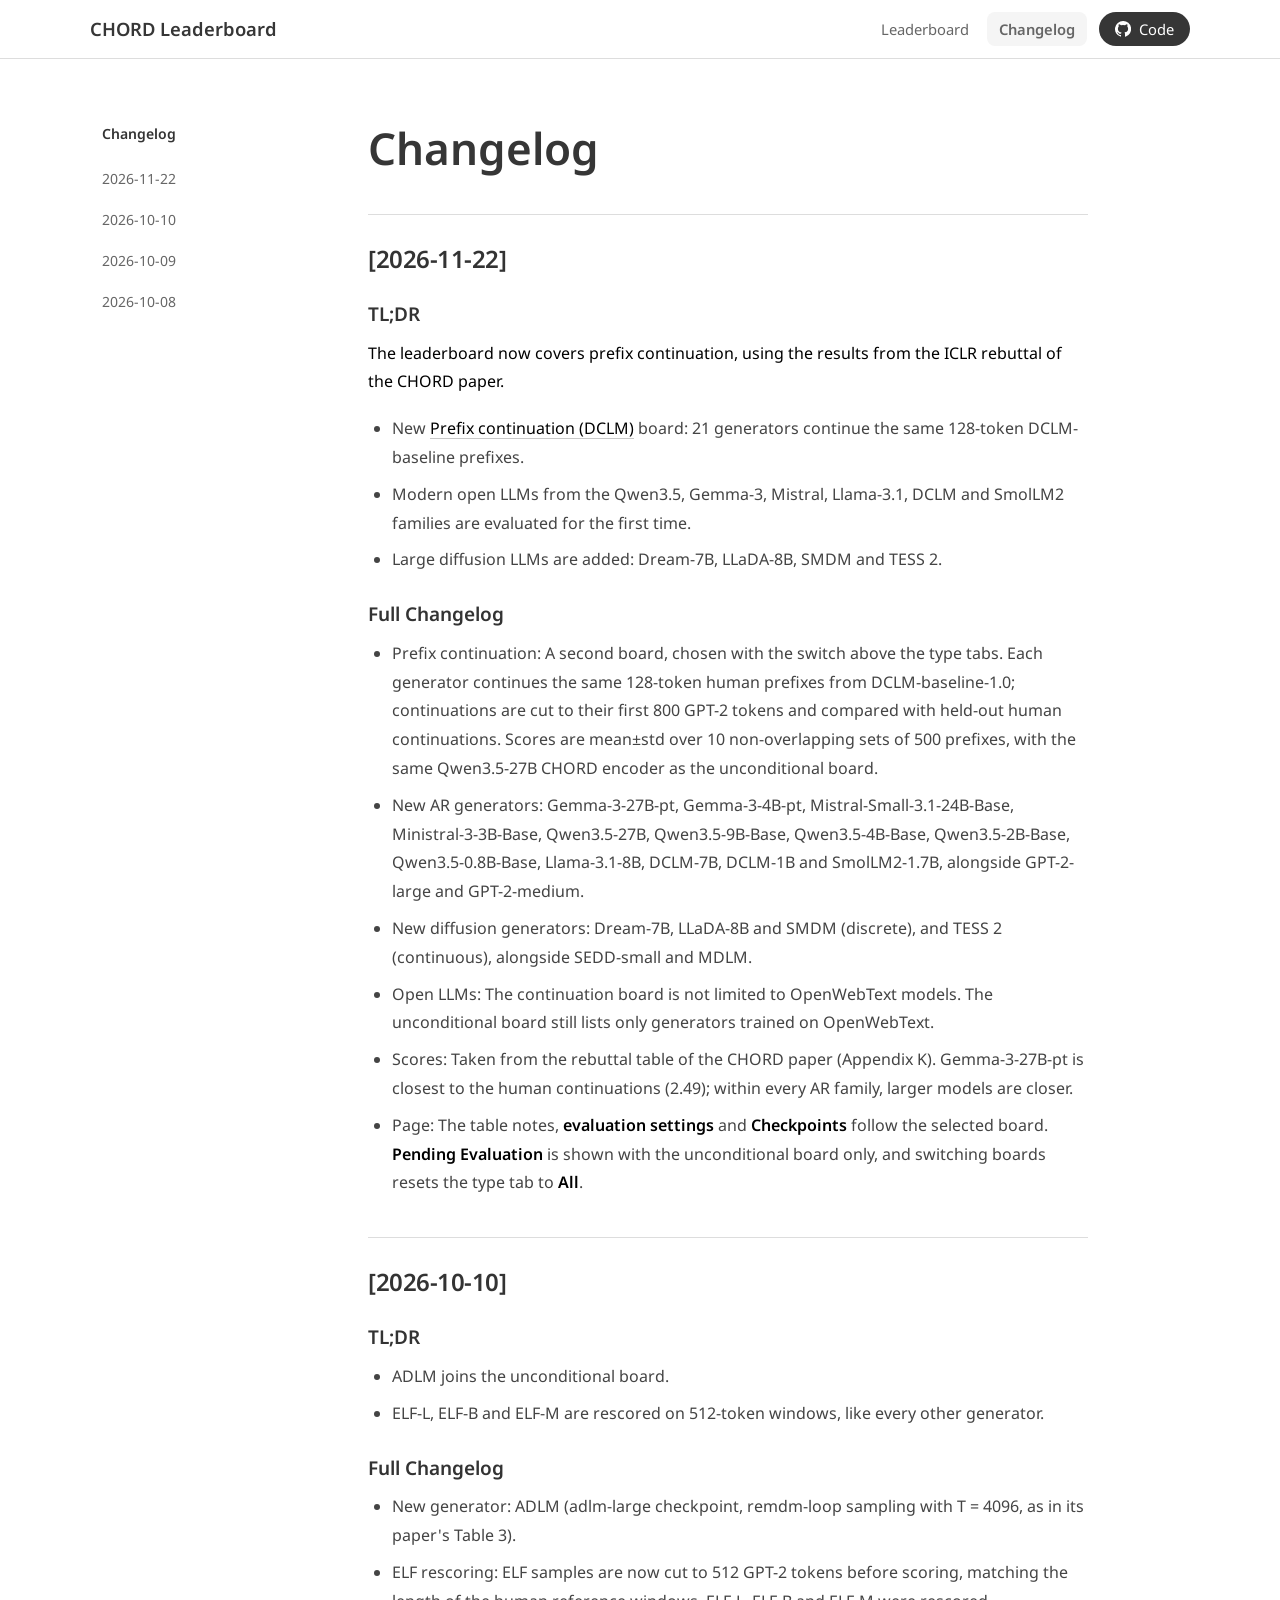
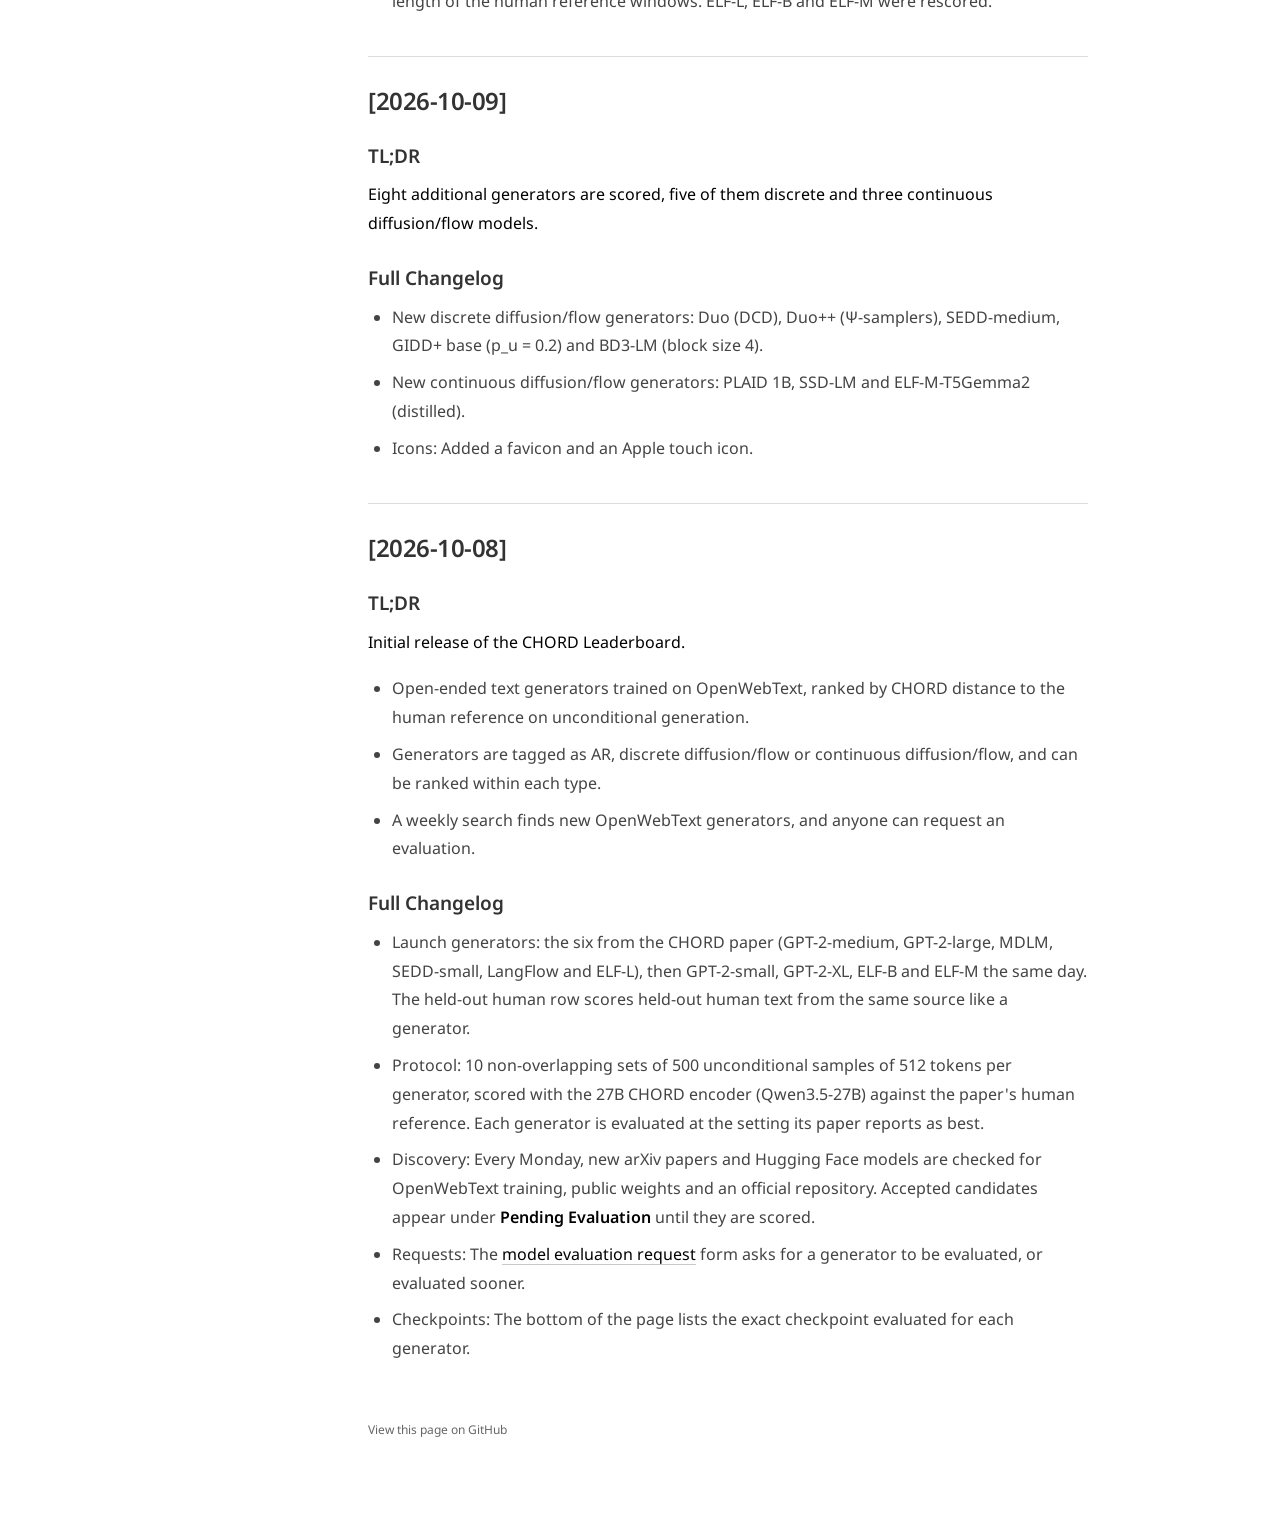
==== site/changelog/index.html @ a1997627 "feat: add a changelog page and a site header shared by both pages site/changelog/ lists the leaderbo" ====
<!doctype html>
<html lang="en">
<head>
<meta charset="utf-8">
<meta name="viewport" content="width=device-width, initial-scale=1">
<title>Changelog · CHORD Leaderboard</title>
<meta name="description" content="What changed on the CHORD Leaderboard: new settings, newly scored generators and fixes.">
<link rel="icon" href="../favicon.svg" type="image/svg+xml">
<link rel="apple-touch-icon" href="../apple-touch-icon.png">
<link rel="stylesheet" href="https://fonts.googleapis.com/css?family=Google+Sans|Noto+Sans:400,600,700&display=swap">
<link rel="stylesheet" href="../style.css">
<link rel="stylesheet" href="changelog.css">
</head>
<body class="changelog-page">
<a class="skip-link" href="#main">Skip to content</a>
<header class="site-header">
  <a class="brand" href="../">CHORD Leaderboard</a>
  <nav class="header-nav" aria-label="Main navigation">
    <a href="../">Leaderboard</a>
    <span aria-current="page">Changelog</span>
    <a class="btn" href="https://github.com/MAPS-research/CHORD"><svg viewBox="0 0 16 16" aria-hidden="true"><path d="M8 0a8 8 0 0 0-2.53 15.59c.4.07.55-.17.55-.38v-1.33c-2.23.48-2.7-1.07-2.7-1.07-.36-.92-.89-1.17-.89-1.17-.73-.5.06-.49.06-.49.8.06 1.23.83 1.23.83.72 1.22 1.88.87 2.34.66.07-.52.28-.87.5-1.07-1.78-.2-3.65-.89-3.65-3.95 0-.87.31-1.59.82-2.15-.08-.2-.36-1.02.08-2.12 0 0 .67-.21 2.2.82a7.6 7.6 0 0 1 4 0c1.53-1.04 2.2-.82 2.2-.82.44 1.1.16 1.92.08 2.12.51.56.82 1.28.82 2.15 0 3.07-1.87 3.75-3.65 3.95.29.25.54.73.54 1.48v2.2c0 .21.15.46.55.38A8 8 0 0 0 8 0z"/></svg>Code</a>
  </nav>
</header>

<div class="changelog-layout">
  <aside class="changelog-sidebar">
    <a class="changelog-label" href="#top">Changelog</a>
    <nav aria-label="Updates">
      <a href="#2026-11-22">2026-11-22</a>
      <a href="#2026-10-10">2026-10-10</a>
      <a href="#2026-10-09">2026-10-09</a>
      <a href="#2026-10-08">2026-10-08</a>
    </nav>
  </aside>

  <main id="main" class="changelog-article">
    <h1>Changelog</h1>

    <h2 id="2026-11-22">[2026-11-22]</h2>
    <h3>TL;DR</h3>
    <p>The leaderboard now covers prefix continuation, using the results from the ICLR rebuttal of the CHORD paper.</p>
    <ul>
      <li>New <a href="../">Prefix continuation (DCLM)</a> board: 21 generators continue the same 128-token DCLM-baseline prefixes.</li>
      <li>Modern open LLMs from the Qwen3.5, Gemma-3, Mistral, Llama-3.1, DCLM and SmolLM2 families are evaluated for the first time.</li>
      <li>Large diffusion LLMs are added: Dream-7B, LLaDA-8B, SMDM and TESS 2.</li>
    </ul>
    <h3>Full Changelog</h3>
    <ul>
      <li>Prefix continuation: A second board, chosen with the switch above the type tabs. Each generator continues the same 128-token human prefixes from DCLM-baseline-1.0; continuations are cut to their first 800 GPT-2 tokens and compared with held-out human continuations. Scores are mean±std over 10 non-overlapping sets of 500 prefixes, with the same Qwen3.5-27B CHORD encoder as the unconditional board.</li>
      <li>New AR generators: Gemma-3-27B-pt, Gemma-3-4B-pt, Mistral-Small-3.1-24B-Base, Ministral-3-3B-Base, Qwen3.5-27B, Qwen3.5-9B-Base, Qwen3.5-4B-Base, Qwen3.5-2B-Base, Qwen3.5-0.8B-Base, Llama-3.1-8B, DCLM-7B, DCLM-1B and SmolLM2-1.7B, alongside GPT-2-large and GPT-2-medium.</li>
      <li>New diffusion generators: Dream-7B, LLaDA-8B and SMDM (discrete), and TESS 2 (continuous), alongside SEDD-small and MDLM.</li>
      <li>Open LLMs: The continuation board is not limited to OpenWebText models. The unconditional board still lists only generators trained on OpenWebText.</li>
      <li>Scores: Taken from the rebuttal table of the CHORD paper (Appendix K). Gemma-3-27B-pt is closest to the human continuations (2.49); within every AR family, larger models are closer.</li>
      <li>Page: The table notes, <b>evaluation settings</b> and <b>Checkpoints</b> follow the selected board. <b>Pending Evaluation</b> is shown with the unconditional board only, and switching boards resets the type tab to <b>All</b>.</li>
    </ul>

    <h2 id="2026-10-10">[2026-10-10]</h2>
    <h3>TL;DR</h3>
    <ul>
      <li>ADLM joins the unconditional board.</li>
      <li>ELF-L, ELF-B and ELF-M are rescored on 512-token windows, like every other generator.</li>
    </ul>
    <h3>Full Changelog</h3>
    <ul>
      <li>New generator: ADLM (adlm-large checkpoint, remdm-loop sampling with T = 4096, as in its paper's Table 3).</li>
      <li>ELF rescoring: ELF samples are now cut to 512 GPT-2 tokens before scoring, matching the length of the human reference windows. ELF-L, ELF-B and ELF-M were rescored.</li>
    </ul>

    <h2 id="2026-10-09">[2026-10-09]</h2>
    <h3>TL;DR</h3>
    <p>Eight additional generators are scored, five of them discrete and three continuous diffusion/flow models.</p>
    <h3>Full Changelog</h3>
    <ul>
      <li>New discrete diffusion/flow generators: Duo (DCD), Duo++ (Ψ-samplers), SEDD-medium, GIDD+ base (p_u = 0.2) and BD3-LM (block size 4).</li>
      <li>New continuous diffusion/flow generators: PLAID 1B, SSD-LM and ELF-M-T5Gemma2 (distilled).</li>
      <li>Icons: Added a favicon and an Apple touch icon.</li>
    </ul>

    <h2 id="2026-10-08">[2026-10-08]</h2>
    <h3>TL;DR</h3>
    <p>Initial release of the CHORD Leaderboard.</p>
    <ul>
      <li>Open-ended text generators trained on OpenWebText, ranked by CHORD distance to the human reference on unconditional generation.</li>
      <li>Generators are tagged as AR, discrete diffusion/flow or continuous diffusion/flow, and can be ranked within each type.</li>
      <li>A weekly search finds new OpenWebText generators, and anyone can request an evaluation.</li>
    </ul>
    <h3>Full Changelog</h3>
    <ul>
      <li>Launch generators: the six from the CHORD paper (GPT-2-medium, GPT-2-large, MDLM, SEDD-small, LangFlow and ELF-L), then GPT-2-small, GPT-2-XL, ELF-B and ELF-M the same day. The held-out human row scores held-out human text from the same source like a generator.</li>
      <li>Protocol: 10 non-overlapping sets of 500 unconditional samples of 512 tokens per generator, scored with the 27B CHORD encoder (Qwen3.5-27B) against the paper's human reference. Each generator is evaluated at the setting its paper reports as best.</li>
      <li>Discovery: Every Monday, new arXiv papers and Hugging Face models are checked for OpenWebText training, public weights and an official repository. Accepted candidates appear under <b>Pending Evaluation</b> until they are scored.</li>
      <li>Requests: The <a href="https://github.com/MAPS-research/CHORD-Leaderboard/issues/new?template=model-request.yml">model evaluation request</a> form asks for a generator to be evaluated, or evaluated sooner.</li>
      <li>Checkpoints: The bottom of the page lists the exact checkpoint evaluated for each generator.</li>
    </ul>

    <a class="changelog-source" href="https://github.com/MAPS-research/CHORD-Leaderboard/blob/main/site/changelog/index.html">View this page on GitHub</a>
  </main>
</div>
</body>
</html>
---- site/style.css ----
/* Layout: SimpleBench / academic project page: centered title block with dark pill buttons, grey introduction band, 800px leaderboard table with tabs. Single light theme, like the reference. */
:root {
  --bg: #ffffff;
  --ink: #000000;
  --title: #363636;
  --heading: #333333;
  --muted: #666666;
  --band: #f5f5f5;
  --th: #f2f2f2;
  --zebra: #f9f9f9;
  --line: #dddddd;
  --link: #0077b6;
  --link-hover: #005f86;
  --button: #363636;
  --font-title: "Google Sans", "Noto Sans", -apple-system, "Segoe UI", Roboto, sans-serif;
  --font-body: "Noto Sans", -apple-system, "Segoe UI", Roboto, sans-serif;
  color-scheme: light;
}
* { box-sizing: border-box; }
[hidden] { display: none !important; }  /* sections toggled by the setting switch set their own display */
html { background: var(--bg); }
body { margin: 0; background: var(--bg); color: var(--ink); font: 400 16px/1.5 var(--font-body); }
a { color: var(--link); text-decoration: none; }
a:hover { color: var(--link-hover); text-decoration: underline; }
a:focus-visible, button:focus-visible { outline: 2px solid var(--link); outline-offset: 2px; }

/* Site header shared by the leaderboard and changelog pages. */
.skip-link { position: absolute; left: -9999px; top: 8px; background: var(--button); color: #ffffff; padding: 8px 14px; border-radius: 6px; z-index: 10; }
.skip-link:focus { left: 12px; }

.site-header { position: sticky; top: 0; z-index: 5; display: flex; align-items: center; justify-content: space-between; gap: 16px;
  padding: 12px max(20px, calc((100% - 1100px) / 2)); background: rgba(255, 255, 255, 0.92); backdrop-filter: blur(8px);
  border-bottom: 1px solid var(--line); }
.brand { font: 600 1.15rem/1.2 var(--font-title); color: var(--title); white-space: nowrap; }
.brand:hover { color: var(--title); text-decoration: none; }
.header-nav { display: flex; align-items: center; gap: 6px; font-size: 0.92rem; }
.header-nav :is(a:not(.btn), span) { padding: 6px 12px; border-radius: 8px; color: var(--muted); }
.header-nav a:not(.btn):hover, .header-nav a[aria-current="page"] { color: var(--heading); background: var(--band); text-decoration: none; }
.header-nav [aria-current="page"] { color: var(--heading); background: var(--band); font-weight: 600; cursor: default; }
.header-nav .btn { margin-left: 6px; padding: 6px 16px; font-size: 0.92rem; }

.hero { padding-inline: 20px; padding-block: 48px 40px; text-align: center; display: grid; gap: 14px; justify-items: center; }
.hero h1 { font: 600 3rem/1.125 var(--font-title); color: var(--title); margin: 0; }
.hero h3 { font: 600 2rem/1.2 var(--font-title); color: var(--title); margin: 0; max-width: 24ch; text-wrap: balance; }
.authors { font: 400 1.25rem/1.4 var(--font-title); color: var(--title); }
.authors a { color: hsl(204, 86%, 53%); }
.modified { font-size: 0.9em; color: var(--muted); }
.author-block { display: inline-block; margin: 0 6px; }
.authors sup, .affiliations sup, .author-notes sup { font-size: 0.65em; }
.affiliations { font: 400 1.05rem/1.4 var(--font-title); color: var(--title); }
.author-notes { font-size: 0.85em; color: var(--muted); }
td.status { text-align: center; color: var(--muted); padding-block: 28px; }
.leaderboard.pending { padding-top: 0; }
.pending-note { color: var(--muted); font-size: 0.9em; text-align: center; margin: 0 0 16px; }
.buttons { display: flex; flex-wrap: wrap; gap: 10px; justify-content: center; margin-top: 6px; }
.btn { display: inline-flex; align-items: center; gap: 8px; background: var(--button); color: #ffffff; border-radius: 999px; padding: 8px 20px; font: 400 1rem/1.5 var(--font-body); }
.btn:hover { color: #ffffff; text-decoration: none; background: #2b2b2b; }
.btn svg { width: 16px; height: 16px; fill: currentColor; }
.btn.glow { box-shadow: 0 0 15px rgba(0, 119, 182, 0.5), 0 0 30px rgba(0, 119, 182, 0.3); transition: box-shadow 0.3s ease, transform 0.2s ease; }
.btn.glow:hover { box-shadow: 0 0 20px rgba(0, 119, 182, 0.7), 0 0 40px rgba(0, 119, 182, 0.5); transform: translateY(-2px); }

.intro { background: var(--band); padding-inline: 20px; padding-block: 48px; }
.intro-inner { max-width: 768px; margin: 0 auto; display: grid; gap: 16px; }
.intro h2, .leaderboard h2 { font: 600 2rem/1.125 var(--font-title); color: var(--heading); text-align: center; margin: 0; }
.intro p { margin: 0; text-align: justify; }

.leaderboard { max-width: 1080px; margin: 0 auto; padding-inline: 20px; padding-block: 48px 64px; display: grid; gap: 0; }
.leaderboard h2 { margin-bottom: 20px; }
.tabs { display: flex; flex-wrap: wrap; gap: 0; margin-bottom: -1px; position: relative; z-index: 1; }
.tab { padding: 8px 20px; font: 400 0.9em var(--font-body); background: var(--zebra); color: var(--muted); border: 1px solid var(--line); border-radius: 6px 6px 0 0; cursor: pointer; transition: background-color 0.2s ease, color 0.2s ease; }
.tab:hover { background: var(--th); color: var(--heading); }
.tab[aria-selected="true"] { background: var(--th); color: var(--heading); font-weight: 600; border-bottom-color: var(--th); }
.table-wrap { box-shadow: 0 0 20px rgba(200, 200, 200, 0.3); }
table { width: 100%; border-collapse: collapse; }
th, td { padding: 14px 18px; text-align: left; border-bottom: 1px solid var(--line); }
th { background: var(--th); color: var(--heading); font-weight: 700; vertical-align: bottom; line-height: 1.3; }
th small { font-weight: 400; color: var(--muted); }
th.center, td.center { text-align: center; }
th button { all: unset; cursor: pointer; }
th button[aria-sort="ascending"]::after { content: " ▲"; font-size: 0.7em; }
th button[aria-sort="descending"]::after { content: " ▼"; font-size: 0.7em; }
tbody tr:nth-child(even):not(.group) { background: var(--zebra); }
td { font-variant-numeric: tabular-nums; }
td.score, td.col-params, td.col-date, td.col-links { white-space: nowrap; }
.meta { display: none; font-size: 0.8em; color: var(--muted); margin-top: 2px; }
.meta a + a { margin-left: 10px; }
.rank { font-weight: 700; color: var(--link); }
.score { font-weight: 600; white-space: nowrap; }
.score small { font-weight: 400; color: var(--muted); }
.links a + a { margin-left: 12px; }
tr.human td { font-weight: 600; }
.tag { display: inline-block; margin-left: 8px; padding: 1px 8px; border-radius: 4px; font-size: 0.75em; font-weight: 600; white-space: nowrap; vertical-align: 1px; }
.tag.ar { background: #e6f1fa; color: #0077b6; }
.tag.discrete { background: #fbefe3; color: #a8521a; }
.tag.continuous { background: #e8f4ec; color: #2c7a4b; }
.settings-switch { justify-self: center; display: inline-flex; margin: -4px 0 22px; border: 1px solid var(--button); border-radius: 999px; overflow: hidden; }
.setting { all: unset; cursor: pointer; white-space: nowrap; padding: 7px 18px; font: 400 0.9rem/1.4 var(--font-body); color: var(--button); transition: background-color 0.2s ease, color 0.2s ease; }
.setting small { color: inherit; opacity: 0.7; }
.setting + .setting { border-left: 1px solid var(--button); }
.setting:hover { background: var(--th); }
.setting[aria-pressed="true"] { background: var(--button); color: #ffffff; }
.setting:focus-visible { outline: 2px solid var(--link); outline-offset: -3px; }
.tab-note { font-size: 0.78em; color: var(--muted); margin: 12px 0 0; line-height: 1.55; }
.settings-button { justify-self: start; font: 400 0.8em var(--font-body); color: var(--link); background: none; border: none; cursor: pointer; margin-top: 10px; padding: 0; text-decoration: underline; }
.settings-info { font-size: 0.8em; margin-top: 10px; color: var(--heading); background: var(--th); padding: 10px; border-radius: 5px; line-height: 1.6; }
@media (max-width: 640px) {
  .hero h1 { font-size: 2.25rem; } .hero h3 { font-size: 1.5rem; } .intro h2, .leaderboard h2 { font-size: 1.6rem; }
  .col-params, .col-date, .col-links { display: none; }
  .meta { display: block; }
  th, td { padding: 10px 8px; }
  .setting { padding: 6px 12px; font-size: 0.8rem; } .setting small { display: none; }
  .site-header { padding-inline: 16px; }
  .header-nav .btn { display: none; }
  .brand { font-size: 1rem; }
  .header-nav { gap: 2px; font-size: 0.85rem; }
  .header-nav :is(a:not(.btn), span) { padding: 6px 8px; }
}
.ckpt { overflow-wrap: anywhere; }
---- site/changelog/changelog.css ----
/* Changelog page: a sticky list of updates on the left and the entries on the right, newest first.
   Uses the palette and fonts of ../style.css. */
html { scroll-behavior: smooth; }
@media (prefers-reduced-motion: reduce) { html { scroll-behavior: auto; } }
.changelog-layout { width: min(1100px, calc(100% - 64px)); margin: 64px auto 96px; display: grid;
  grid-template-columns: 210px minmax(0, 720px); gap: 68px; align-items: start; }
.changelog-sidebar { position: sticky; top: 96px; font-size: 14px; max-height: calc(100svh - 128px); overflow-y: auto; }
.changelog-label { display: block; margin: 0 12px 16px; color: var(--heading); font-weight: 600; }
.changelog-label:hover { color: var(--heading); text-decoration: none; }
.changelog-sidebar nav { display: grid; gap: 4px; }
.changelog-sidebar nav a { padding: 8px 12px; border-radius: 8px; color: var(--muted); font-variant-numeric: tabular-nums; }
.changelog-sidebar nav a:hover { color: var(--heading); background: var(--band); text-decoration: none; }

.changelog-article { min-width: 0; font-size: 16px; line-height: 1.8; }
.changelog-article h1 { font: 600 clamp(32px, 4vw, 44px)/1.15 var(--font-title); color: var(--title); margin: 0 0 24px; }
.changelog-article h2 { font: 600 24px/1.3 var(--font-title); color: var(--heading); letter-spacing: -0.02em; margin: 40px 0 16px;
  padding-top: 28px; border-top: 1px solid var(--line); font-variant-numeric: tabular-nums; }
.changelog-article h3 { font: 600 19px/1.3 var(--font-title); color: var(--heading); margin: 28px 0 12px; }
.changelog-article :is(h1, h2, h3) { scroll-margin-top: 88px; }
.changelog-article p { margin: 0 0 18px; }
.changelog-article ul { padding-left: 24px; margin: 0 0 20px; color: #444444; }
.changelog-article li + li { margin-top: 8px; }
.changelog-article b { color: var(--ink); font-weight: 600; }
.changelog-article a:not(.changelog-source) { color: var(--ink); text-decoration: underline; text-decoration-color: #c8c8c8; text-underline-offset: 4px; }
.changelog-article a:not(.changelog-source):hover { text-decoration-color: currentColor; }
.changelog-source { display: inline-block; margin-top: 36px; font-size: 12px; color: var(--muted); }

@media (max-width: 900px) {
  .changelog-layout { gap: 32px; grid-template-columns: 180px minmax(0, 1fr); }
}
@media (max-width: 680px) {
  .changelog-layout { width: calc(100% - 40px); display: block; margin-top: 32px; }
  .changelog-sidebar { position: static; max-height: none; border-bottom: 1px solid var(--line); padding-bottom: 22px; margin-bottom: 32px; }
  .changelog-label { margin-left: 0; margin-bottom: 10px; }
  .changelog-sidebar nav { grid-template-columns: repeat(2, minmax(0, 1fr)); font-size: 13px; gap: 2px; }
  .changelog-sidebar nav a { padding: 8px; }
  .changelog-article { font-size: 15px; }
}
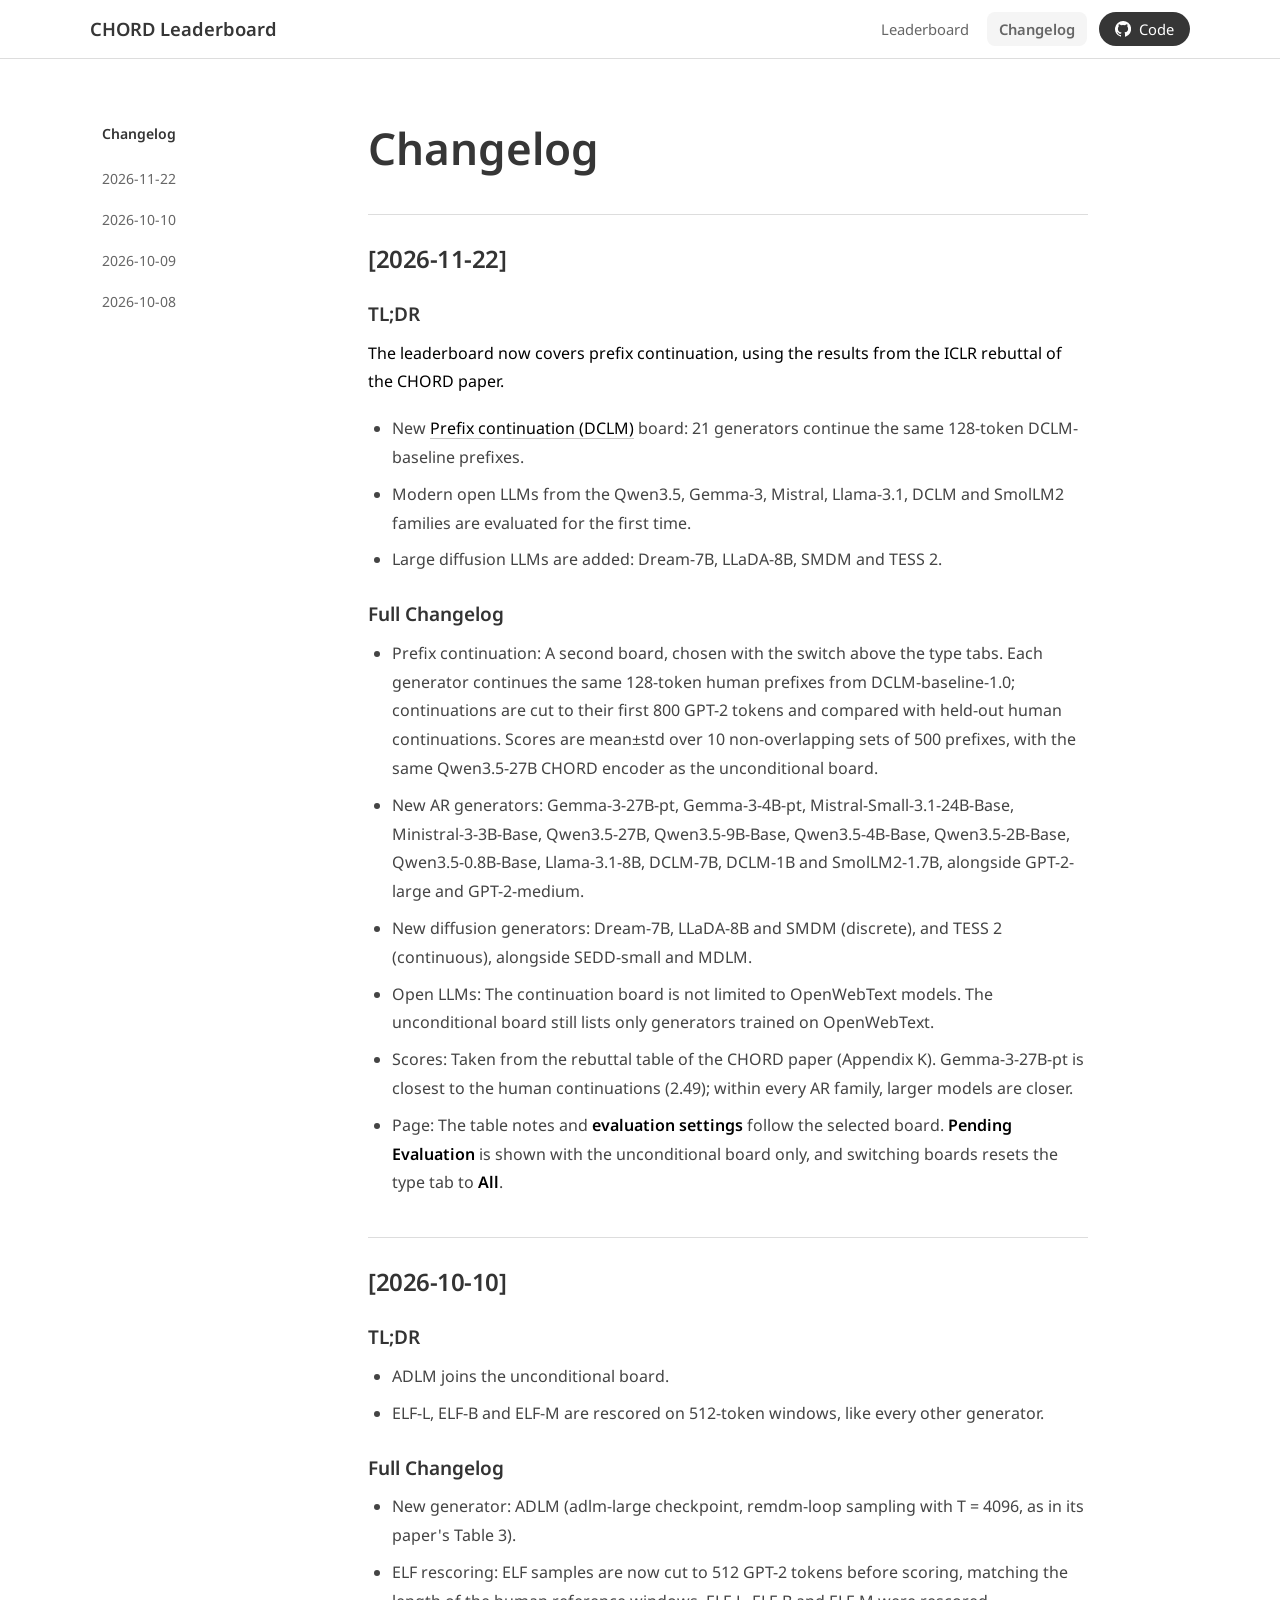
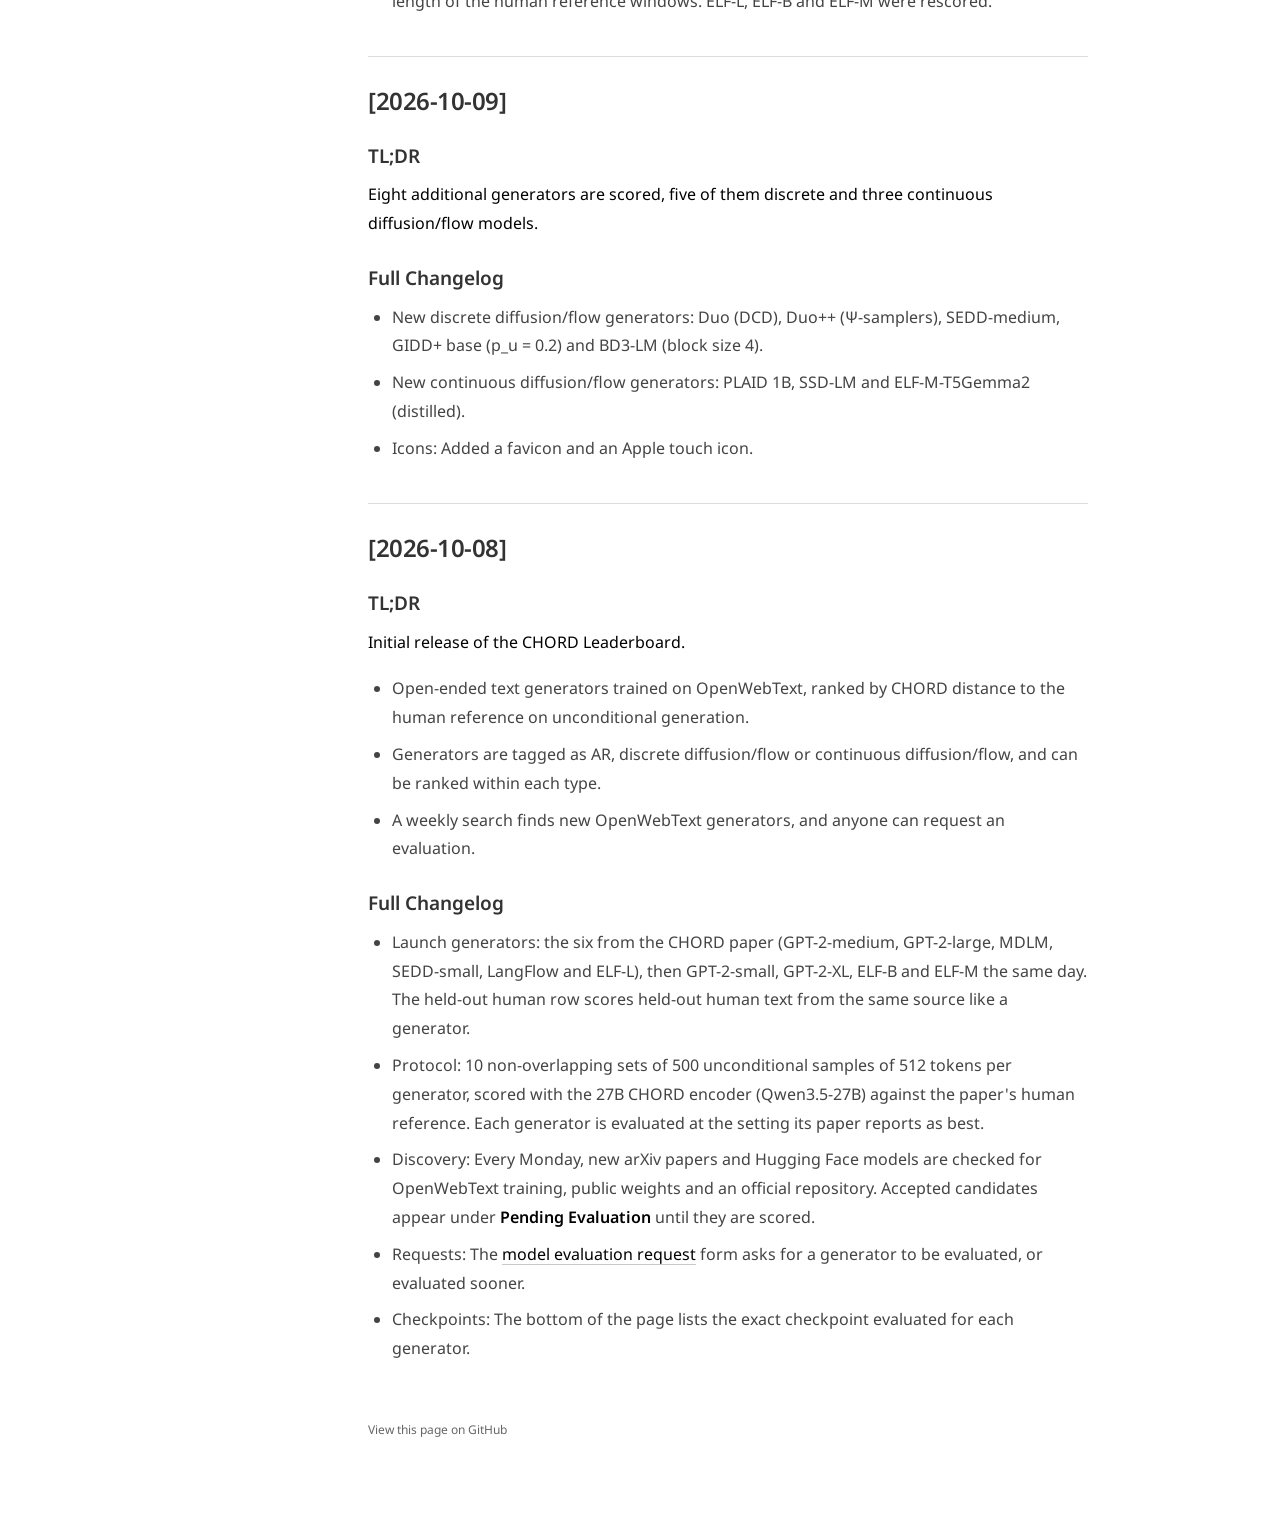
==== commit 9ffa3e3a: "refactor: remove the Checkpoints section from the leaderboard page The page no longer lists the eval" ====
--- a/site/changelog/index.html
+++ b/site/changelog/index.html
@@ -51,7 +51,7 @@
       <li>New diffusion generators: Dream-7B, LLaDA-8B and SMDM (discrete), and TESS 2 (continuous), alongside SEDD-small and MDLM.</li>
       <li>Open LLMs: The continuation board is not limited to OpenWebText models. The unconditional board still lists only generators trained on OpenWebText.</li>
       <li>Scores: Taken from the rebuttal table of the CHORD paper (Appendix K). Gemma-3-27B-pt is closest to the human continuations (2.49); within every AR family, larger models are closer.</li>
-      <li>Page: The table notes, <b>evaluation settings</b> and <b>Checkpoints</b> follow the selected board. <b>Pending Evaluation</b> is shown with the unconditional board only, and switching boards resets the type tab to <b>All</b>.</li>
+      <li>Page: The table notes and <b>evaluation settings</b> follow the selected board. <b>Pending Evaluation</b> is shown with the unconditional board only, and switching boards resets the type tab to <b>All</b>.</li>
     </ul>
 
     <h2 id="2026-10-10">[2026-10-10]</h2>
--- a/site/style.css
+++ b/site/style.css
@@ -115,4 +115,3 @@
   .header-nav { gap: 2px; font-size: 0.85rem; }
   .header-nav :is(a:not(.btn), span) { padding: 6px 8px; }
 }
-.ckpt { overflow-wrap: anywhere; }
